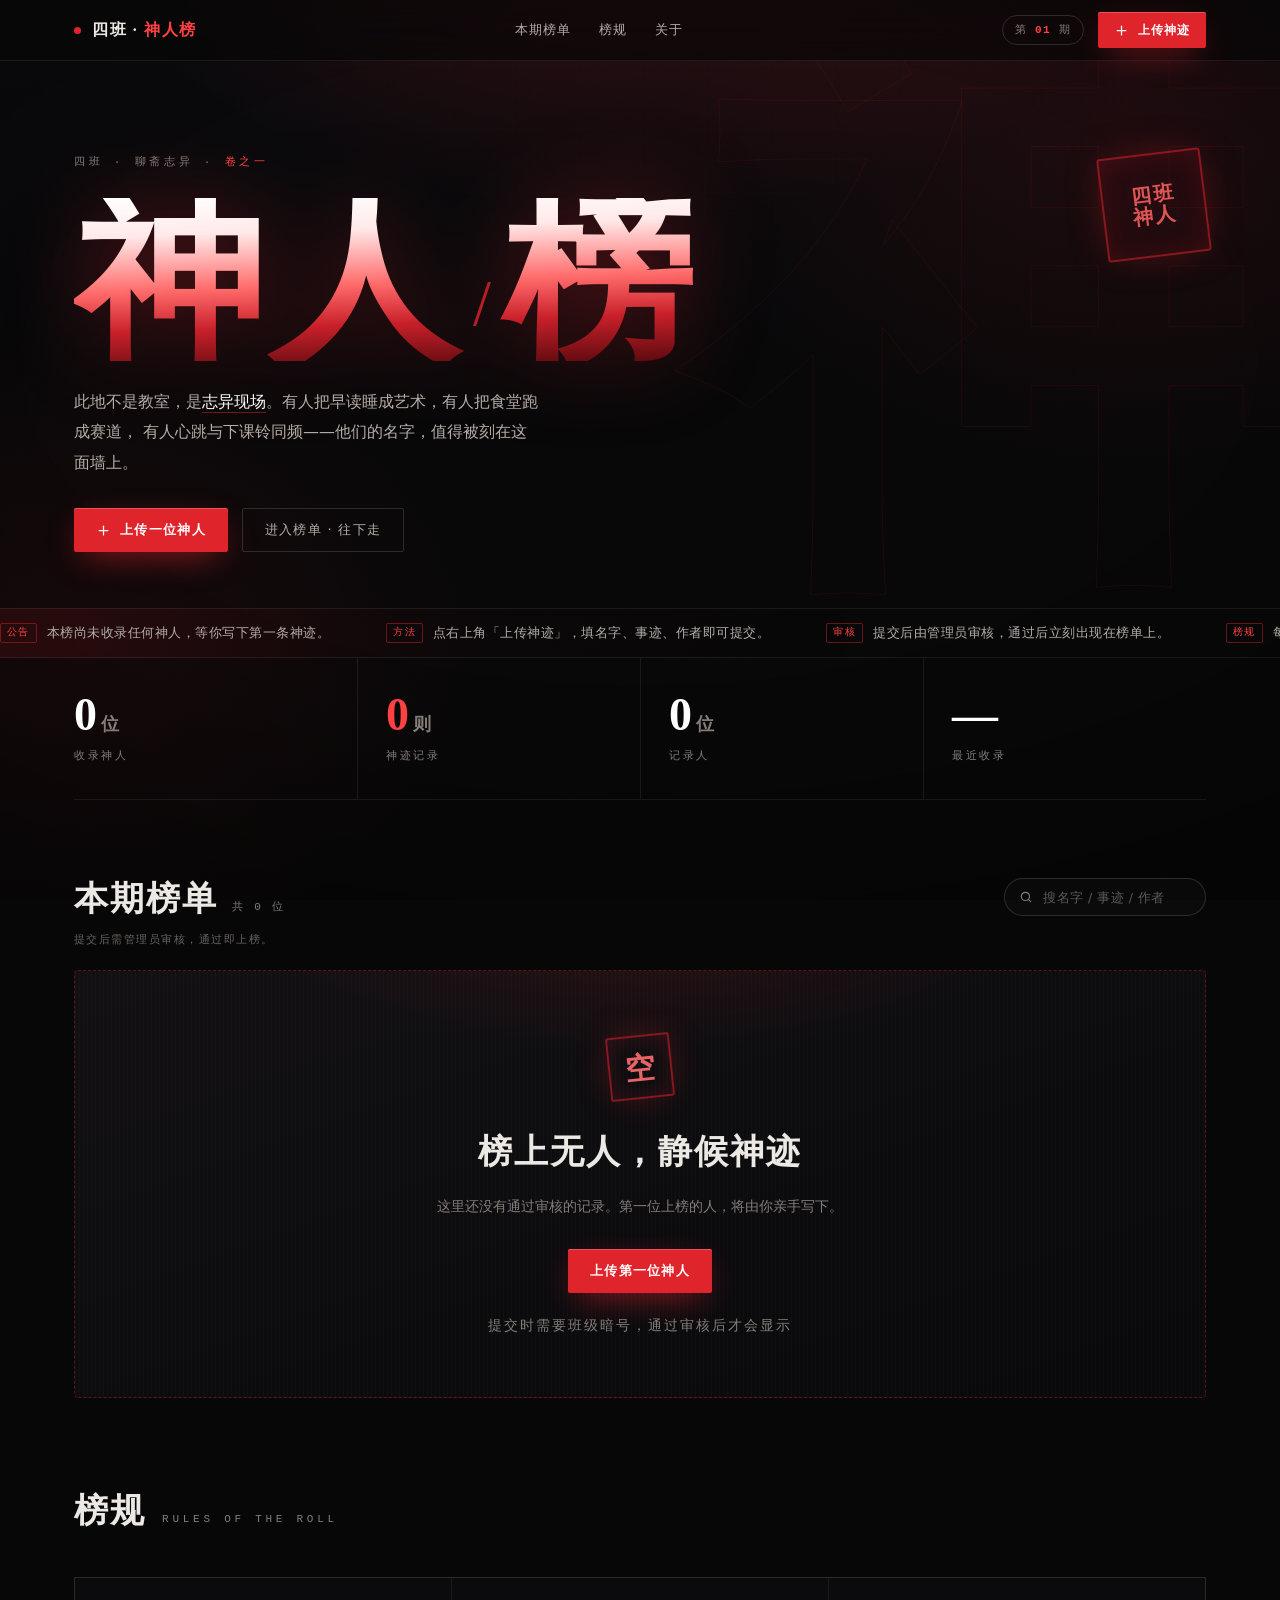
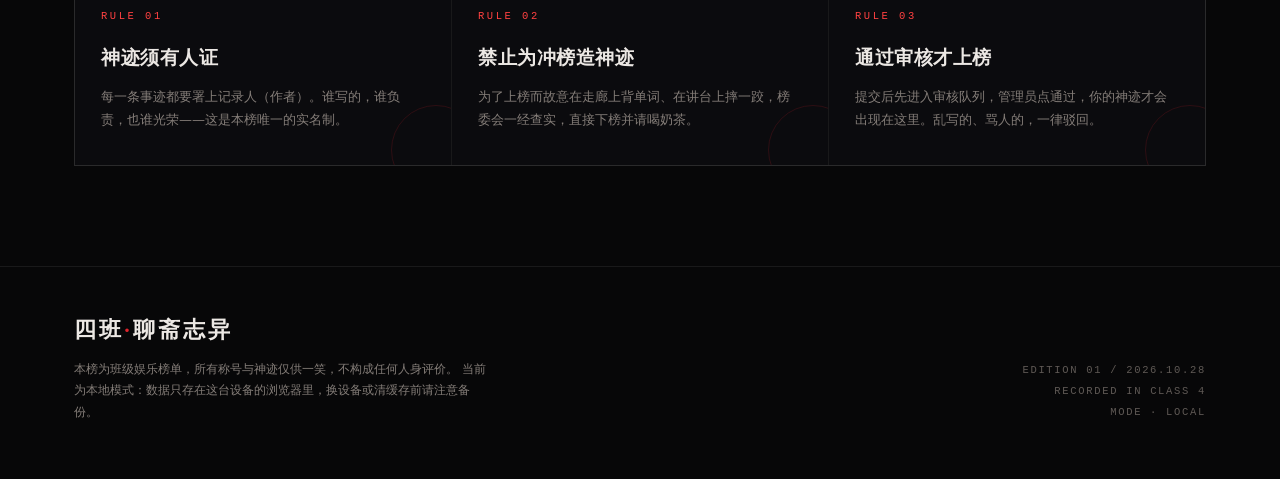
==== index.html @ 05c6b70c "Add files via upload" ====
<!DOCTYPE html>
<html lang="zh-CN">
<head>
<meta charset="UTF-8" />
<meta name="viewport" content="width=device-width, initial-scale=1" />
<title>四班 · 神人榜</title>
<meta name="description" content="四班聊斋志异 · 神人榜：记录本班神人的神迹与传说。" />
<link rel="stylesheet" href="styles.css" />
</head>
<body>

<div class="bg-aura" aria-hidden="true"></div>
<div class="bg-grid" aria-hidden="true"></div>
<div class="grain" aria-hidden="true"></div>
<div class="vignette" aria-hidden="true"></div>

<!-- ============ 导航 ============ -->
<header class="nav">
  <div class="nav-inner">
    <a class="brand" href="#top">
      <span class="brand-dot" aria-hidden="true"></span>
      <span class="brand-name">四班 · <b>神人榜</b></span>
    </a>
    <nav class="nav-links" aria-label="主导航">
      <a href="#board">本期榜单</a>
      <a href="#rules">榜规</a>
      <a href="#about">关于</a>
    </nav>
    <div class="nav-right">
      <span class="issue">第 <b>01</b> 期</span>
      <a class="btn btn-primary btn-sm" href="submit.html">
        <svg viewBox="0 0 24 24" fill="none" stroke="currentColor" stroke-width="2" stroke-linecap="round" stroke-linejoin="round" aria-hidden="true"><path d="M12 5v14"/><path d="M5 12h14"/></svg>
        上传神迹
      </a>
    </div>
  </div>
</header>

<!-- ============ 头部 ============ -->
<section class="hero" id="top">
  <div class="hero-ghost" aria-hidden="true">神</div>
  <div class="embers" id="embers" aria-hidden="true"></div>

  <div class="wrap">
    <div class="hero-top">
      <div>
        <p class="eyebrow">四班 · 聊斋志异 · <b>卷之一</b></p>
        <h1 class="title">
          <span>神人</span><span class="slash">/</span><span>榜</span>
        </h1>
        <p class="lede">
          此地不是教室，是<em>志异现场</em>。有人把早读睡成艺术，有人把食堂跑成赛道，
          有人心跳与下课铃同频——他们的名字，值得被刻在这面墙上。
        </p>
        <div class="hero-meta">
          <a class="btn btn-primary" href="submit.html">
            <svg viewBox="0 0 24 24" fill="none" stroke="currentColor" stroke-width="2" stroke-linecap="round" stroke-linejoin="round" aria-hidden="true"><path d="M12 5v14"/><path d="M5 12h14"/></svg>
            上传一位神人
          </a>
          <a class="btn btn-ghost" href="#board">进入榜单 · 往下走</a>
        </div>
      </div>
      <div class="seal" aria-hidden="true"><span>四班</span><span>神人</span></div>
    </div>
  </div>
</section>

<!-- ============ 播报 ============ -->
<div class="ticker" aria-label="神迹播报">
  <div class="ticker-track" id="tickerTrack"></div>
</div>

<!-- ============ 数据 ============ -->
<div class="wrap">
  <section class="stats" aria-label="榜单数据">
    <div class="stat">
      <div class="stat-num" id="statCount">0<small>位</small></div>
      <div class="stat-label">收录神人</div>
    </div>
    <div class="stat">
      <div class="stat-num" id="statDeeds">0<small>则</small></div>
      <div class="stat-label">神迹记录</div>
    </div>
    <div class="stat">
      <div class="stat-num" id="statAuthors">0<small>位</small></div>
      <div class="stat-label">记录人</div>
    </div>
    <div class="stat">
      <div class="stat-num" id="statLatest">—</div>
      <div class="stat-label">最近收录</div>
    </div>
  </section>
</div>

<!-- ============ 榜单 ============ -->
<main class="board wrap" id="board">
  <div class="board-head">
    <div class="board-title">
      <h2>本期榜单</h2>
      <span id="resultCount">加载中…</span>
    </div>
    <div class="toolbar">
      <button class="btn btn-ghost btn-sm" id="randomBtn" type="button" hidden>
        <svg viewBox="0 0 24 24" fill="none" stroke="currentColor" stroke-width="2" stroke-linecap="round" stroke-linejoin="round" aria-hidden="true"><path d="M16 3h5v5"/><path d="M4 20 21 3"/><path d="M21 16v5h-5"/><path d="m15 15 6 6"/><path d="m4 4 5 5"/></svg>
        随机围观
      </button>
      <label class="search">
        <svg viewBox="0 0 24 24" fill="none" stroke="currentColor" stroke-width="2" stroke-linecap="round" aria-hidden="true"><circle cx="11" cy="11" r="7"/><path d="m20 20-3.5-3.5"/></svg>
        <input id="searchInput" type="search" placeholder="搜名字 / 事迹 / 作者" autocomplete="off" aria-label="搜索神人" />
      </label>
    </div>
  </div>

  <p class="board-note">提交后需管理员审核，通过即上榜。</p>

  <div id="boardBody"></div>
</main>

<!-- ============ 榜规 ============ -->
<section class="rules wrap" id="rules">
  <div class="rules-head">
    <h2>榜规</h2>
    <span class="eyebrow">RULES OF THE ROLL</span>
  </div>
  <div class="rules-grid">
    <article class="rule">
      <div class="rule-num">RULE 01</div>
      <h3>神迹须有人证</h3>
      <p>每一条事迹都要署上记录人（作者）。谁写的，谁负责，也谁光荣——这是本榜唯一的实名制。</p>
    </article>
    <article class="rule">
      <div class="rule-num">RULE 02</div>
      <h3>禁止为冲榜造神迹</h3>
      <p>为了上榜而故意在走廊上背单词、在讲台上摔一跤，榜委会一经查实，直接下榜并请喝奶茶。</p>
    </article>
    <article class="rule">
      <div class="rule-num">RULE 03</div>
      <h3>通过审核才上榜</h3>
      <p>提交后先进入审核队列，管理员点通过，你的神迹才会出现在这里。乱写的、骂人的，一律驳回。</p>
    </article>
  </div>
</section>

<!-- ============ 页脚 ============ -->
<footer id="about">
  <div class="wrap foot-inner">
    <div>
      <div class="foot-brand">四班<span>·</span>聊斋志异</div>
      <p class="foot-note">
        本榜为班级娱乐榜单，所有称号与神迹仅供一笑，不构成任何人身评价。
        <span id="storageNote">数据保存在本机浏览器（localStorage），不会上传到任何服务器；换设备或清缓存前请注意备份。</span>
      </p>
    </div>
    <div class="foot-meta">
      EDITION 01 / 2026.10.28<br />
      RECORDED IN CLASS 4<br />
      <span id="modeLabel">MODE · LOCAL</span>
    </div>
  </div>
</footer>

<!-- ============ 弹窗 ============ -->
<div class="modal" id="modal" role="dialog" aria-modal="true" aria-labelledby="modalTitle" aria-hidden="true">
  <div class="modal-box" role="document">
    <button class="modal-close" id="modalClose" type="button" aria-label="关闭档案">
      <svg viewBox="0 0 24 24" fill="none" stroke="currentColor" stroke-width="2" stroke-linecap="round" aria-hidden="true"><path d="M18 6 6 18M6 6l12 12"/></svg>
    </button>
    <div id="modalContent"></div>
  </div>
</div>

<div class="toast" id="toast" role="status" aria-live="polite"></div>

<script src="config.js"></script>
<script src="app-data.js"></script>
<script>
(function () {
  "use strict";

  var API = window.ShenrenAPI;
  var U = window.ShenrenUtil;
  var esc = U.escapeHTML;

  var state = { query: "" };
  var source = [];
  var results = [];
  var lastFocused = null;
  var loading = true;
  var loadError = "";

  var $ = function (sel, ctx) { return (ctx || document).querySelector(sel); };

  function debounce(fn, wait) {
    var t;
    return function () {
      var args = arguments, self = this;
      clearTimeout(t);
      t = setTimeout(function () { fn.apply(self, args); }, wait);
    };
  }

  function initialOf(name) {
    var s = String(name || "?").trim();
    return s ? s.charAt(0) : "?";
  }

  function filtered() {
    var q = state.query.trim().toLowerCase();
    if (!q) return source.slice();
    return source.filter(function (e) {
      return [e.name, e.author, e.deeds.join(" ")].join(" ").toLowerCase().indexOf(q) > -1;
    });
  }

  /* ---------------- 渲染 ---------------- */

  function renderStats() {
    var authors = {};
    var deeds = 0;
    source.forEach(function (e) {
      authors[e.author] = 1;
      deeds += e.deeds.length;
    });

    $("#statCount").innerHTML = source.length + "<small>位</small>";
    $("#statDeeds").innerHTML = deeds + "<small>则</small>";
    $("#statAuthors").innerHTML = Object.keys(authors).length + "<small>位</small>";

    var latest = $("#statLatest");
    if (source.length) {
      var d = new Date(source[0].createdAt);
      latest.innerHTML = U.pad2(d.getMonth() + 1) + "<small>." + U.pad2(d.getDate()) + "</small>";
    } else {
      latest.textContent = "—";
    }
  }

  function renderTicker() {
    var items;

    if (loadError) {
      items = [["异常", "榜单加载失败：" + loadError]];
    } else if (!source.length) {
      items = [
        ["公告", "本榜尚未收录任何神人，等你写下第一条神迹。"],
        ["方法", "点右上角「上传神迹」，填名字、事迹、作者即可提交。"],
        ["审核", "提交后由管理员审核，通过后立刻出现在榜单上。"],
        ["榜规", "每条事迹都要署名，谁写的，谁负责。"]
      ];
    } else {
      items = source.slice(0, 8).map(function (e) {
        return ["新收录", e.name + "：" + e.deeds[0]];
      });
      items.push(["统计", "共收录 " + source.length + " 位神人 · " + source.reduce(function (n, e) { return n + e.deeds.length; }, 0) + " 则神迹。"]);
    }

    var html = items.map(function (pair) {
      return '<div class="ticker-item"><i>' + esc(pair[0]) + "</i>" + esc(pair[1]) + "</div>";
    }).join("");

    $("#tickerTrack").innerHTML = html + html;
  }

  function loadingHTML() {
    return '' +
      '<div class="skeleton skeleton-featured" aria-hidden="true"></div>' +
      '<div class="skeleton skeleton-row" aria-hidden="true"></div>' +
      '<div class="skeleton skeleton-row" aria-hidden="true"></div>';
  }

  function errorHTML() {
    return '' +
      '<div class="state-error">' +
        '<b>榜单没能加载出来</b>' +
        "<p>" + esc(loadError) + "</p>" +
        '<button class="btn btn-ghost btn-sm" type="button" data-retry>重新加载</button>' +
      "</div>";
  }

  function emptyHTML() {
    return '' +
      '<div class="empty-hero">' +
        '<div class="empty-seal" aria-hidden="true">空</div>' +
        '<h3>榜上无人，静候神迹</h3>' +
        '<p>这里还没有通过审核的记录。第一位上榜的人，将由你亲手写下。</p>' +
        '<div class="empty-actions">' +
          '<a class="btn btn-primary" href="submit.html">上传第一位神人</a>' +
        '</div>' +
        '<p class="empty-hint">提交时需要班级暗号，通过审核后才会显示</p>' +
      '</div>';
  }

  function featuredHTML(e) {
    return '' +
      '<article class="featured">' +
        '<div class="featured-rank" aria-hidden="true">01</div>' +
        '<div class="featured-inner">' +
          '<div class="avatar avatar-lg" aria-hidden="true">' + esc(initialOf(e.name)) + "</div>" +
          '<div class="featured-main">' +
            '<div class="featured-top">' +
              '<span class="badge badge-s">最新收录</span>' +
              '<span class="field-tag">NO.001</span>' +
            "</div>" +
            "<h3>" + esc(e.name) + "</h3>" +
            '<p class="desc">' + esc(e.deeds[0]) + "</p>" +
            '<div class="featured-foot">' +
              '<span class="author-line"><span>记录人</span><b>' + esc(e.author) + "</b></span>" +
              '<button class="btn btn-primary" type="button" data-open="0">查看神迹档案</button>' +
            "</div>" +
          "</div>" +
        "</div>" +
      "</article>";
  }

  function rowHTML(e, rank) {
    var count = e.deeds.length;
    return '' +
      "<li>" +
        '<article class="row" role="button" tabindex="0" data-open="' + (rank - 1) + '" ' +
          'aria-label="' + esc(e.name) + "，记录人 " + esc(e.author) + '">' +
          '<div class="rank">' + U.pad2(rank) + "</div>" +
          '<div class="avatar" aria-hidden="true">' + esc(initialOf(e.name)) + "</div>" +
          '<div class="row-main">' +
            '<div class="row-name"><b>' + esc(e.name) + "</b><em>" + count + " 则神迹</em></div>" +
            '<div class="row-desc">' + esc(e.deeds[0]) + "</div>" +
          "</div>" +
          '<div class="row-author"><span>记录人</span><b>' + esc(e.author) + "</b>" +
            '<svg class="arrow" viewBox="0 0 24 24" fill="none" stroke="currentColor" stroke-width="2" stroke-linecap="round" stroke-linejoin="round" aria-hidden="true"><path d="M5 12h14"/><path d="m12 5 7 7-7 7"/></svg>' +
          "</div>" +
        "</article>" +
      "</li>";
  }

  function renderBoard() {
    results = filtered();
    var body = $("#boardBody");

    $("#randomBtn").hidden = results.length === 0;
    $("#resultCount").textContent = loading ? "加载中…" : "共 " + results.length + " 位";

    if (loading) { body.innerHTML = loadingHTML(); return; }
    if (loadError) { body.innerHTML = errorHTML(); return; }

    if (!source.length) { body.innerHTML = emptyHTML(); return; }
    if (!results.length) {
      body.innerHTML = '<div class="empty"><b>查无此人</b>可能是这位神人过于低调，或者你搜错了字。</div>';
      return;
    }

    var html = featuredHTML(results[0]);
    if (results.length > 1) {
      html += '<ol class="list" aria-label="神人排名列表">' +
        results.slice(1).map(function (e, i) { return rowHTML(e, i + 2); }).join("") +
        "</ol>";
    }
    body.innerHTML = html;

    var rows = body.querySelectorAll(".row");
    for (var i = 0; i < rows.length; i++) {
      rows[i].style.animationDelay = Math.min(i * 45, 400) + "ms";
    }
  }

  function refresh() {
    loading = true;
    loadError = "";
    renderBoard();

    return API.list().then(function (list) {
      source = list;
      loading = false;
    }, function (err) {
      source = [];
      loading = false;
      loadError = (err && err.message) || "未知错误";
    }).then(function () {
      renderStats();
      renderTicker();
      renderBoard();
    });
  }

  /* ---------------- 弹窗 ---------------- */

  var modal = $("#modal");

  function openModal(index) {
    var e = results[index];
    if (!e) return;

    var rank = index + 1;
    $("#modalContent").innerHTML = '' +
      '<div class="modal-top">' +
        '<div class="modal-id">' +
          '<div class="avatar avatar-lg" aria-hidden="true">' + esc(initialOf(e.name)) + "</div>" +
          "<div>" +
            '<div class="featured-top" style="margin-bottom:8px;">' +
              '<span class="badge badge-s">NO.' + String(rank).padStart(3, "0") + "</span>" +
              '<span class="field-tag">收录于 ' + esc(U.fmtDate(e.createdAt)) + "</span>" +
            "</div>" +
            '<h3 id="modalTitle">' + esc(e.name) + "</h3>" +
          "</div>" +
        "</div>" +
        '<div class="modal-tags">' +
          '<span class="field-tag">记录人 · ' + esc(e.author) + "</span>" +
          '<span class="field-tag">' + e.deeds.length + " 则神迹</span>" +
        "</div>" +
      "</div>" +
      '<div class="modal-body">' +
        '<div class="deeds">' +
          "<h4>神迹记录 / " + e.deeds.length + " 则</h4>" +
          "<ul>" + e.deeds.map(function (d, i) {
            return "<li><time>" + U.pad2(i + 1) + "</time><span>" + esc(d) + "</span></li>";
          }).join("") + "</ul>" +
        "</div>" +
      "</div>";

    lastFocused = document.activeElement;
    modal.classList.add("is-open");
    modal.setAttribute("aria-hidden", "false");
    document.body.classList.add("is-locked");
    $("#modalClose").focus();
  }

  function closeModal() {
    modal.classList.remove("is-open");
    modal.setAttribute("aria-hidden", "true");
    document.body.classList.remove("is-locked");
    if (lastFocused && lastFocused.focus) lastFocused.focus();
  }

  /* ---------------- Toast ---------------- */

  var toastTimer;
  function toast(html) {
    var el = $("#toast");
    el.innerHTML = html;
    el.classList.add("show");
    clearTimeout(toastTimer);
    toastTimer = setTimeout(function () { el.classList.remove("show"); }, 3200);
  }

  /* ---------------- 事件 ---------------- */

  document.addEventListener("click", function (ev) {
    var opener = ev.target.closest("[data-open]");
    if (opener) { openModal(Number(opener.getAttribute("data-open"))); return; }

    if (ev.target.closest("[data-retry]")) { refresh(); return; }
    if (ev.target.closest("#modalClose")) { closeModal(); }
  });

  document.addEventListener("keydown", function (ev) {
    if (ev.key === "Escape" && modal.classList.contains("is-open")) closeModal();

    var row = ev.target.closest && ev.target.closest(".row");
    if (row && (ev.key === "Enter" || ev.key === " ")) {
      ev.preventDefault();
      openModal(Number(row.getAttribute("data-open")));
    }

    if (ev.key === "Tab" && modal.classList.contains("is-open")) {
      var focusables = modal.querySelectorAll("button, [href], input, [tabindex]:not([tabindex='-1'])");
      if (!focusables.length) return;
      var first = focusables[0];
      var last = focusables[focusables.length - 1];
      if (ev.shiftKey && document.activeElement === first) { ev.preventDefault(); last.focus(); }
      else if (!ev.shiftKey && document.activeElement === last) { ev.preventDefault(); first.focus(); }
    }
  });

  modal.addEventListener("click", function (ev) { if (ev.target === modal) closeModal(); });

  $("#searchInput").addEventListener("input", debounce(function (ev) {
    state.query = ev.target.value;
    renderBoard();
  }, 90));

  $("#randomBtn").addEventListener("click", function () {
    if (!results.length) return;
    openModal(Math.floor(Math.random() * results.length));
  });

  window.addEventListener("storage", function (ev) {
    if (!ev.key || ev.key === "shenren.entries.v2" || ev.key === "shenren.entries.v1") refresh();
  });
  window.addEventListener("pageshow", function (ev) { if (ev.persisted) refresh(); });

  /* ---------------- 余烬粒子 ---------------- */

  function spawnEmbers() {
    var box = $("#embers");
    if (!box) return;
    var count = window.innerWidth < 720 ? 10 : 20;
    var frag = document.createDocumentFragment();
    for (var i = 0; i < count; i++) {
      var s = document.createElement("span");
      var size = 2 + Math.random() * 4;
      s.className = "ember";
      s.style.left = (Math.random() * 100) + "%";
      s.style.width = size + "px";
      s.style.height = size + "px";
      s.style.animationDuration = (13 + Math.random() * 15) + "s";
      s.style.animationDelay = (Math.random() * 10) + "s";
      s.style.setProperty("--drift", ((Math.random() - 0.5) * 140) + "px");
      frag.appendChild(s);
    }
    box.appendChild(frag);
  }

  /* ---------------- 启动 ---------------- */

  $("#modeLabel").textContent = API.mode === "cloud" ? "MODE · CLOUD" : "MODE · LOCAL";

  if (API.mode === "cloud") {
    $("#storageNote").textContent = "数据保存在云端，全班同学看到的是同一份榜单。";
  } else {
    $("#storageNote").textContent = "当前为本地模式：数据只存在这台设备的浏览器里，换设备或清缓存前请注意备份。";
    if (!API.persistent) {
      $("#storageNote").textContent = "当前浏览器禁止本地存储，数据只存在于本次会话中，刷新即丢失。";
    }
  }

  spawnEmbers();
  refresh();
})();
</script>
</body>
</html>
---- styles.css ----
/* ============================================================
   四班 · 神人榜 —— 共用样式
   黑底 + 血色红，中文衬线大标题
   ============================================================ */

/* ============ 变量 ============ */
:root{
  --bg:#070708;
  --bg-2:#0b0b0e;
  --panel:#0f0f12;
  --panel-2:#141418;
  --line:rgba(255,255,255,.075);
  --line-strong:rgba(255,255,255,.14);
  --red:#e0242c;
  --red-bright:#ff4141;
  --red-soft:rgba(224,36,44,.14);
  --red-dim:#8a1219;
  --text:#ece8e4;
  --text-2:#b5aea8;
  --muted:#847d78;
  --serif:"Source Han Serif SC","Noto Serif SC","Songti SC",STSong,"SimSun",serif;
  --sans:"PingFang SC","Microsoft YaHei","Hiragino Sans GB","Noto Sans SC",system-ui,-apple-system,sans-serif;
  --mono:"JetBrains Mono","Cascadia Mono",Consolas,"Courier New",monospace;
  --maxw:1180px;
  --ease:cubic-bezier(.22,.75,.25,1);
}

*,*::before,*::after{box-sizing:border-box;}
[hidden]{display:none !important;}
html{scroll-behavior:smooth;-webkit-text-size-adjust:100%;overflow-x:hidden;}
body{
  margin:0;
  background:var(--bg);
  color:var(--text);
  font-family:var(--sans);
  font-size:15px;
  line-height:1.7;
  -webkit-font-smoothing:antialiased;
  overflow-x:hidden;
}
body.is-locked{overflow:hidden;}
::selection{background:var(--red);color:#fff;}
a{color:inherit;text-decoration:none;}
button{font:inherit;color:inherit;background:none;border:0;cursor:pointer;}
input,textarea{font:inherit;}
h1,h2,h3,h4,p,ul,ol,figure{margin:0;padding:0;}
ul,ol{list-style:none;}
img{max-width:100%;display:block;}

::-webkit-scrollbar{width:10px;height:10px;}
::-webkit-scrollbar-track{background:#0a0a0c;}
::-webkit-scrollbar-thumb{background:#26262b;border-radius:8px;border:2px solid #0a0a0c;}
::-webkit-scrollbar-thumb:hover{background:var(--red-dim);}

/* ============ 背景层 ============ */
.bg-aura{
  position:fixed;inset:0;z-index:0;pointer-events:none;
  background:
    radial-gradient(900px 520px at 50% -12%, rgba(224,36,44,.22), transparent 62%),
    radial-gradient(760px 620px at 88% 12%, rgba(224,36,44,.10), transparent 60%),
    radial-gradient(680px 520px at 6% 72%, rgba(224,36,44,.07), transparent 62%),
    linear-gradient(180deg,#0a0a0d 0%, #070708 42%, #070708 100%);
}
.bg-grid{
  position:fixed;inset:0;z-index:0;pointer-events:none;opacity:.5;
  background-image:
    linear-gradient(rgba(255,255,255,.022) 1px, transparent 1px),
    linear-gradient(90deg, rgba(255,255,255,.022) 1px, transparent 1px);
  background-size:64px 64px;
  mask-image:radial-gradient(1000px 700px at 50% 0%, #000 0%, transparent 78%);
  -webkit-mask-image:radial-gradient(1000px 700px at 50% 0%, #000 0%, transparent 78%);
}
.grain{
  position:fixed;inset:0;z-index:2;pointer-events:none;opacity:.055;mix-blend-mode:overlay;
  background-image:url("data:image/svg+xml,%3Csvg xmlns='http://www.w3.org/2000/svg' width='160' height='160'%3E%3Cfilter id='n'%3E%3CfeTurbulence type='fractalNoise' baseFrequency='.85' numOctaves='3' stitchTiles='stitch'/%3E%3C/filter%3E%3Crect width='160' height='160' filter='url(%23n)'/%3E%3C/svg%3E");
}
.vignette{
  position:fixed;inset:0;z-index:2;pointer-events:none;
  background:radial-gradient(120% 90% at 50% 40%, transparent 40%, rgba(0,0,0,.55) 100%);
}

/* ============ 导航 ============ */
.nav{
  position:sticky;top:0;z-index:40;
  backdrop-filter:blur(18px) saturate(140%);
  -webkit-backdrop-filter:blur(18px) saturate(140%);
  background:rgba(7,7,8,.72);
  border-bottom:1px solid var(--line);
}
.nav-inner{
  max-width:var(--maxw);margin:0 auto;padding:12px 24px;
  display:flex;align-items:center;justify-content:space-between;gap:20px;
}
.brand{display:flex;align-items:center;gap:11px;min-width:0;}
.brand-dot{
  width:7px;height:7px;border-radius:50%;background:var(--red);
  box-shadow:0 0 0 0 rgba(224,36,44,.6);
  animation:pulse 2.4s infinite;
  flex:none;
}
@keyframes pulse{
  0%{box-shadow:0 0 0 0 rgba(224,36,44,.55);}
  70%{box-shadow:0 0 0 9px rgba(224,36,44,0);}
  100%{box-shadow:0 0 0 0 rgba(224,36,44,0);}
}
.brand-name{
  font-family:var(--serif);font-weight:700;font-size:16px;letter-spacing:.1em;white-space:nowrap;
}
.brand-name b{color:var(--red-bright);font-weight:700;}
.nav-links{display:flex;align-items:center;gap:28px;}
.nav-links a{
  font-size:13px;color:var(--text-2);letter-spacing:.08em;position:relative;padding:4px 0;transition:color .25s;
}
.nav-links a::after{
  content:"";position:absolute;left:0;bottom:0;width:0;height:1px;background:var(--red);
  transition:width .3s var(--ease);
}
.nav-links a:hover{color:#fff;}
.nav-links a:hover::after{width:100%;}
.nav-right{display:flex;align-items:center;gap:14px;}
.issue{
  font-family:var(--mono);font-size:11px;letter-spacing:.12em;color:var(--muted);
  border:1px solid var(--line-strong);border-radius:999px;padding:5px 12px;white-space:nowrap;
}
.issue b{color:var(--red-bright);font-weight:600;}

/* ============ 通用容器 ============ */
.wrap{position:relative;z-index:3;width:100%;max-width:var(--maxw);margin:0 auto;padding:0 24px;}
.eyebrow{
  font-family:var(--mono);font-size:11px;letter-spacing:.34em;text-transform:uppercase;
  color:var(--muted);
}
.eyebrow b{color:var(--red-bright);font-weight:500;}

/* ============ 按钮 ============ */
.btn{
  display:inline-flex;align-items:center;justify-content:center;gap:9px;height:44px;padding:0 22px;
  border-radius:2px;font-size:13px;letter-spacing:.1em;
  transition:transform .25s var(--ease), background .25s, border-color .25s, color .25s;
  white-space:nowrap;
}
.btn-primary{
  background:var(--red);color:#fff;font-weight:600;
  box-shadow:0 10px 34px -10px rgba(224,36,44,.75), inset 0 1px 0 rgba(255,255,255,.22);
}
.btn-primary:hover{background:var(--red-bright);transform:translateY(-2px);}
.btn-ghost{border:1px solid var(--line-strong);color:var(--text-2);}
.btn-ghost:hover{border-color:rgba(224,36,44,.6);color:#fff;background:rgba(224,36,44,.07);transform:translateY(-2px);}
.btn-sm{height:36px;padding:0 16px;font-size:12px;letter-spacing:.08em;}
.btn.danger{border-color:rgba(224,36,44,.32);color:#ff8a8a;}
.btn.danger:hover{background:rgba(224,36,44,.14);border-color:rgba(224,36,44,.7);color:#fff;}
.btn svg{width:15px;height:15px;flex:none;}
.btn:disabled{opacity:.45;cursor:not-allowed;transform:none;}

/* ============ HERO ============ */
.hero{position:relative;padding:92px 0 56px;overflow:hidden;}
.hero-ghost{
  position:absolute;right:-4%;top:-16%;z-index:0;
  font-family:var(--serif);font-size:clamp(280px,52vw,640px);line-height:1;
  font-weight:900;color:transparent;
  -webkit-text-stroke:1px rgba(224,36,44,.10);
  user-select:none;pointer-events:none;
}
.hero .wrap{position:relative;z-index:3;}
.hero-top{display:flex;align-items:flex-start;justify-content:space-between;gap:24px;}

.title{
  margin:26px 0 0;
  font-family:var(--serif);
  font-weight:900;
  font-size:clamp(76px,15.5vw,190px);
  line-height:.86;
  letter-spacing:.02em;
  display:flex;align-items:baseline;gap:.06em;
  background:linear-gradient(178deg,#ffffff 0%,#ffe9e9 22%,#ff6b6b 52%,#c8202a 74%,#5c0a0e 100%);
  -webkit-background-clip:text;background-clip:text;
  color:transparent;
  filter:drop-shadow(0 0 42px rgba(224,36,44,.34));
}
.title .slash{
  font-size:.34em;font-weight:400;color:var(--red);
  -webkit-text-fill-color:var(--red);opacity:.8;
  letter-spacing:0;
  transform:translateY(-.28em);
}
.lede{margin-top:26px;max-width:46ch;font-size:16px;line-height:1.9;color:var(--text-2);}
.lede em{font-style:normal;color:#fff;border-bottom:1px solid rgba(224,36,44,.5);padding-bottom:1px;}
.hero-meta{margin-top:30px;display:flex;flex-wrap:wrap;align-items:center;gap:14px;}

.seal{
  flex:none;width:104px;height:104px;
  border:2px solid rgba(224,36,44,.55);
  background:rgba(224,36,44,.05);
  color:rgba(255,99,99,.85);
  font-family:var(--serif);font-weight:700;font-size:20px;line-height:1.05;
  display:grid;place-content:center;text-align:center;letter-spacing:.1em;
  transform:rotate(-7deg);
  box-shadow:inset 0 0 26px rgba(224,36,44,.16), 0 0 40px -12px rgba(224,36,44,.5);
  mix-blend-mode:screen;
  border-radius:3px;
}
.seal span{display:block;}

.embers{position:absolute;inset:0;z-index:1;pointer-events:none;overflow:hidden;}
.ember{
  position:absolute;bottom:-12px;border-radius:50%;
  background:radial-gradient(circle, #ff6a5e 0%, rgba(224,36,44,.65) 45%, transparent 72%);
  opacity:0;
  animation-name:rise;animation-timing-function:linear;animation-iteration-count:infinite;
}
@keyframes rise{
  0%{transform:translate3d(0,0,0) scale(1);opacity:0;}
  12%{opacity:.85;}
  70%{opacity:.5;}
  100%{transform:translate3d(var(--drift,20px),-88vh,0) scale(.35);opacity:0;}
}

/* ============ 播报条 ============ */
.ticker{
  position:relative;z-index:3;
  border-top:1px solid var(--line);border-bottom:1px solid var(--line);
  background:linear-gradient(90deg, rgba(224,36,44,.10), rgba(224,36,44,.02) 30%, transparent 70%);
  overflow:hidden;
}
.ticker-track{
  display:flex;width:max-content;padding:13px 0;
  animation:slide 46s linear infinite;
}
.ticker:hover .ticker-track{animation-play-state:paused;}
@keyframes slide{to{transform:translateX(-50%);}}
.ticker-item{
  display:flex;align-items:center;gap:10px;white-space:nowrap;
  font-size:12.5px;color:var(--text-2);letter-spacing:.04em;
  margin-right:56px;
}
.ticker-item i{
  font-style:normal;font-family:var(--mono);font-size:9.5px;letter-spacing:.14em;
  color:var(--red-bright);border:1px solid rgba(224,36,44,.45);border-radius:2px;padding:1px 6px;
}

/* ============ 数据条 ============ */
.stats{
  position:relative;z-index:3;
  display:grid;grid-template-columns:repeat(4,1fr);
  border-bottom:1px solid var(--line);
}
.stat{padding:34px 8px 34px 0;}
.stat + .stat{padding-left:28px;border-left:1px solid var(--line);}
.stat-num{
  font-family:var(--serif);font-weight:700;font-size:min(46px,4.6vw);line-height:1;
  letter-spacing:-.01em;font-variant-numeric:tabular-nums;color:#fff;
}
.stat-num small{font-size:.4em;color:var(--muted);font-family:var(--mono);margin-left:4px;letter-spacing:.1em;}
.stat-label{
  margin-top:10px;font-family:var(--mono);font-size:10.5px;letter-spacing:.24em;
  text-transform:uppercase;color:var(--muted);
}
.stat:nth-child(2) .stat-num{color:var(--red-bright);}

/* ============ 榜单区 ============ */
.board{position:relative;z-index:3;padding-top:78px;padding-bottom:20px;}
.board-head{
  display:flex;align-items:flex-end;justify-content:space-between;gap:24px;flex-wrap:wrap;
  padding-bottom:26px;
}
.board-title{display:flex;align-items:baseline;gap:14px;}
.board-title h2{font-family:var(--serif);font-size:34px;font-weight:700;letter-spacing:.06em;line-height:1;}
.board-title span{font-family:var(--mono);font-size:11px;letter-spacing:.2em;color:var(--muted);}
.toolbar{display:flex;align-items:center;gap:10px;flex-wrap:wrap;}

.search{
  display:flex;align-items:center;gap:8px;height:38px;padding:0 14px;
  border:1px solid var(--line-strong);border-radius:999px;
  background:rgba(255,255,255,.02);transition:border-color .22s, background .22s;
}
.search:focus-within{border-color:rgba(224,36,44,.6);background:rgba(224,36,44,.05);}
.search svg{width:14px;height:14px;color:var(--muted);flex:none;}
.search input{
  border:0;background:none;outline:none;width:150px;font-size:12.5px;color:var(--text);
  letter-spacing:.04em;
}
.search input::placeholder{color:#5f5955;}

/* 空榜 */
.empty-hero{
  position:relative;overflow:hidden;
  border:1px dashed rgba(224,36,44,.38);
  background:
    radial-gradient(600px 240px at 50% -20%, rgba(224,36,44,.16), transparent 70%),
    linear-gradient(160deg, #121013 0%, #0b0b0e 60%, #09090b 100%);
  border-radius:4px;
  padding:64px 32px 58px;
  text-align:center;
  animation:fadeUp .7s var(--ease) both;
}
.empty-hero::before{
  content:"";position:absolute;inset:0;pointer-events:none;
  background:repeating-linear-gradient(90deg, rgba(255,255,255,.018) 0 1px, transparent 1px 4px);
}
.empty-seal{
  position:relative;width:64px;height:64px;margin:0 auto 24px;
  border:2px solid rgba(224,36,44,.55);border-radius:3px;
  color:rgba(255,110,110,.9);font-family:var(--serif);font-size:30px;font-weight:700;
  display:grid;place-content:center;transform:rotate(-6deg);
  box-shadow:inset 0 0 22px rgba(224,36,44,.18), 0 0 40px -14px rgba(224,36,44,.8);
}
.empty-hero h3{
  position:relative;font-family:var(--serif);font-size:clamp(26px,3vw,34px);font-weight:700;
  letter-spacing:.06em;
}
.empty-hero p{
  position:relative;margin:14px auto 0;max-width:46ch;color:var(--muted);font-size:14px;
}
.empty-actions{
  position:relative;margin-top:30px;display:flex;gap:12px;justify-content:center;flex-wrap:wrap;
}
.empty-hint{
  position:relative;margin-top:22px !important;font-family:var(--mono);font-size:10.5px;
  letter-spacing:.14em;color:#5f5955;
}

/* 榜首卡 */
.featured{
  position:relative;overflow:hidden;
  border:1px solid rgba(224,36,44,.28);
  background:
    radial-gradient(720px 260px at 8% -30%, rgba(224,36,44,.20), transparent 70%),
    linear-gradient(150deg, #151114 0%, #0c0c0f 55%, #0a0a0c 100%);
  padding:34px 34px 30px;
  border-radius:4px;
  box-shadow:0 40px 90px -50px rgba(224,36,44,.55), inset 0 1px 0 rgba(255,255,255,.05);
  animation:fadeUp .7s var(--ease) both;
}
.featured::before{
  content:"";position:absolute;inset:0;pointer-events:none;
  background:repeating-linear-gradient(90deg, rgba(255,255,255,.02) 0 1px, transparent 1px 4px);
  opacity:.35;
}
.featured-rank{
  position:absolute;right:14px;bottom:-34px;
  font-family:var(--serif);font-weight:900;font-size:clamp(130px,20vw,230px);line-height:.8;
  color:transparent;-webkit-text-stroke:1.5px rgba(224,36,44,.36);
  pointer-events:none;user-select:none;letter-spacing:-.02em;
}
.featured-inner{position:relative;display:flex;gap:26px;align-items:flex-start;}
.avatar{
  flex:none;width:54px;height:54px;border-radius:50%;
  display:grid;place-content:center;
  font-family:var(--serif);font-weight:700;font-size:21px;color:#ffe3e3;
  background:linear-gradient(150deg, rgba(224,36,44,.42), rgba(20,20,24,.9) 70%);
  border:1px solid rgba(224,36,44,.45);
  box-shadow:0 0 0 4px rgba(224,36,44,.06), 0 10px 26px -14px rgba(224,36,44,.9);
  transition:transform .35s var(--ease), box-shadow .35s;
}
.avatar-lg{
  width:92px;height:92px;font-size:36px;
  box-shadow:0 0 0 5px rgba(224,36,44,.07), 0 18px 44px -18px rgba(224,36,44,.95);
}
.featured-main{min-width:0;flex:1;}
.featured-top{display:flex;align-items:center;gap:10px;flex-wrap:wrap;margin-bottom:12px;}
.badge{
  font-family:var(--mono);font-size:10px;letter-spacing:.18em;font-weight:600;
  padding:3px 9px;border-radius:2px;border:1px solid transparent;
}
.badge-s{background:var(--red);color:#fff;box-shadow:0 0 22px -6px rgba(224,36,44,.9);}
.badge-a{background:rgba(224,36,44,.18);color:#ff8a8a;border-color:rgba(224,36,44,.45);}
.badge-b{background:rgba(255,255,255,.06);color:#c9c2bd;border-color:var(--line-strong);}
.field-tag{
  font-family:var(--mono);font-size:10px;letter-spacing:.16em;color:var(--muted);
  padding:3px 9px;border:1px solid var(--line);border-radius:2px;
}
.featured h3{
  font-family:var(--serif);font-size:clamp(30px,3.6vw,44px);font-weight:700;line-height:1.15;
  letter-spacing:.02em;
}
.featured h3 em{
  font-style:normal;font-family:var(--sans);font-size:.36em;font-weight:400;
  color:var(--muted);letter-spacing:.16em;margin-left:.6em;vertical-align:.35em;
}
.featured p.desc{
  margin-top:14px;color:var(--text-2);font-size:14.5px;max-width:52ch;
}
.featured-foot{
  margin-top:26px;display:flex;align-items:center;gap:26px;flex-wrap:wrap;
}
.author-line{
  display:flex;align-items:center;gap:10px;
  font-family:var(--mono);font-size:10px;letter-spacing:.18em;color:var(--muted);
}
.author-line b{
  font-family:var(--sans);font-size:13px;font-weight:500;letter-spacing:.06em;color:var(--text);
}

/* 列表 */
.list{margin-top:14px;display:flex;flex-direction:column;}
.row{
  position:relative;display:grid;
  grid-template-columns:64px 54px minmax(0,1fr) 200px;
  align-items:center;gap:18px;
  padding:20px 18px 20px 6px;
  border-bottom:1px solid var(--line);
  cursor:pointer;
  transition:background .28s var(--ease), padding-left .28s var(--ease);
  animation:fadeUp .55s var(--ease) both;
}
.row::before{
  content:"";position:absolute;left:0;top:0;bottom:0;width:2px;
  background:linear-gradient(180deg, var(--red-bright), var(--red-dim));
  transform:scaleY(0);transform-origin:top;
  transition:transform .3s var(--ease);
}
.row:hover,.row:focus-visible{
  background:linear-gradient(90deg, rgba(224,36,44,.075), rgba(224,36,44,.012) 55%, transparent);
  outline:none;
}
.row:hover::before,.row:focus-visible::before{transform:scaleY(1);}
.row:hover .avatar{transform:scale(1.06);box-shadow:0 0 0 4px rgba(224,36,44,.12),0 10px 26px -10px rgba(224,36,44,.9);}
.row:hover .row-name b{color:#fff;}
.row:hover .arrow{opacity:1;transform:translateX(0);}

.rank{
  font-family:var(--serif);font-weight:700;font-size:26px;line-height:1;
  color:transparent;-webkit-text-stroke:1px rgba(224,36,44,.64);
  font-variant-numeric:tabular-nums;letter-spacing:-.02em;
  transition:-webkit-text-stroke-color .3s;
}
.row:hover .rank{-webkit-text-stroke-color:var(--red-bright);}
.row-main{min-width:0;}
.row-name{display:flex;align-items:baseline;gap:10px;flex-wrap:wrap;}
.row-name b{
  font-family:var(--serif);font-size:20px;font-weight:700;letter-spacing:.03em;
  transition:color .25s;
}
.row-name em{
  font-style:normal;font-family:var(--mono);font-size:10.5px;letter-spacing:.16em;color:var(--muted);
}
.row-desc{
  margin-top:5px;font-size:12.8px;color:var(--muted);
  overflow:hidden;text-overflow:ellipsis;white-space:nowrap;
}
.row-author{display:flex;align-items:center;justify-content:flex-end;gap:10px;min-width:0;}
.row-author span{
  font-family:var(--mono);font-size:9.5px;letter-spacing:.18em;color:#8b8580;white-space:nowrap;
}
.row-author b{
  font-size:13px;font-weight:400;color:#dcd6d1;white-space:nowrap;
  overflow:hidden;text-overflow:ellipsis;max-width:110px;
}
.arrow{
  width:16px;height:16px;color:var(--red-bright);opacity:0;transform:translateX(-6px);
  transition:opacity .25s, transform .25s;flex:none;
}

.empty{padding:66px 0;text-align:center;color:var(--muted);}
.empty b{
  display:block;font-family:var(--serif);font-size:22px;color:var(--text-2);margin-bottom:8px;
  font-weight:400;
}

@keyframes fadeUp{
  from{opacity:0;transform:translateY(16px);}
  to{opacity:1;transform:none;}
}

/* ============ 榜规 ============ */
.rules{position:relative;z-index:3;padding-top:64px;padding-bottom:40px;}
.rules-head{display:flex;align-items:baseline;gap:16px;margin-bottom:38px;}
.rules-head h2{font-family:var(--serif);font-size:34px;font-weight:700;letter-spacing:.06em;}
.rules-grid{
  display:grid;grid-template-columns:repeat(3,1fr);gap:1px;
  background:var(--line);border:1px solid var(--line);
}
.rule{
  background:var(--bg-2);padding:30px 26px 34px;position:relative;overflow:hidden;
  transition:background .3s;
}
.rule:hover{background:#101014;}
.rule-num{font-family:var(--mono);font-size:10.5px;letter-spacing:.24em;color:var(--red-bright);}
.rule h3{margin-top:16px;font-family:var(--serif);font-size:19px;font-weight:700;letter-spacing:.03em;}
.rule p{margin-top:10px;font-size:13px;color:var(--muted);line-height:1.8;}
.rule::after{
  content:"";position:absolute;right:-30px;bottom:-30px;width:90px;height:90px;
  border:1px solid rgba(224,36,44,.16);border-radius:50%;
  transition:transform .5s var(--ease);
}
.rule:hover::after{transform:scale(1.5);}

/* ============ 页脚 ============ */
footer{
  position:relative;z-index:3;margin-top:60px;
  border-top:1px solid var(--line);
  padding:44px 0 56px;
}
.foot-inner{display:flex;align-items:flex-end;justify-content:space-between;gap:30px;flex-wrap:wrap;}
.foot-brand{font-family:var(--serif);font-size:22px;font-weight:700;letter-spacing:.14em;}
.foot-brand span{color:var(--red);}
.foot-note{margin-top:10px;font-size:12px;color:var(--muted);max-width:54ch;line-height:1.8;}
.foot-note code{font-family:var(--mono);font-size:11px;color:#ff8a8a;}
.foot-meta{
  font-family:var(--mono);font-size:10.5px;letter-spacing:.16em;color:#5f5955;text-align:right;
  line-height:2;
}

/* ============ 弹窗 ============ */
.modal{
  position:fixed;inset:0;z-index:80;display:grid;place-items:center;
  padding:24px;
  background:rgba(4,4,6,.78);
  backdrop-filter:blur(10px);-webkit-backdrop-filter:blur(10px);
  opacity:0;visibility:hidden;transition:opacity .3s, visibility .3s;
}
.modal.is-open{opacity:1;visibility:visible;}
.modal-box{
  position:relative;width:min(640px,100%);max-height:86vh;overflow:auto;
  background:linear-gradient(165deg,#121216 0%, #0a0a0c 60%);
  border:1px solid rgba(224,36,44,.30);
  border-radius:4px;
  box-shadow:0 50px 120px -40px rgba(0,0,0,.9), 0 0 90px -40px rgba(224,36,44,.6);
  transform:translateY(18px) scale(.985);
  transition:transform .38s var(--ease);
}
.modal.is-open .modal-box{transform:none;}
.modal-close{
  position:absolute;right:14px;top:14px;z-index:2;
  width:34px;height:34px;border-radius:50%;display:grid;place-content:center;
  border:1px solid var(--line-strong);color:var(--text-2);
  transition:all .22s;background:rgba(10,10,12,.6);
}
.modal-close:hover{background:var(--red);border-color:var(--red);color:#fff;transform:rotate(90deg);}
.modal-close svg{width:14px;height:14px;}
.modal-top{
  padding:30px 32px 24px;
  border-bottom:1px solid var(--line);
  background:radial-gradient(520px 200px at 0% 0%, rgba(224,36,44,.16), transparent 70%);
}
.modal-id{display:flex;align-items:center;gap:16px;}
.modal-top h3{
  font-family:var(--serif);font-size:30px;font-weight:700;letter-spacing:.03em;line-height:1.2;
}
.modal-top h3 em{
  font-style:normal;font-family:var(--sans);font-size:12px;font-weight:400;color:var(--muted);
  letter-spacing:.18em;margin-left:.7em;vertical-align:.2em;
}
.modal-tags{display:flex;gap:7px;flex-wrap:wrap;margin-top:16px;}
.modal-body{padding:26px 32px 34px;}
.modal-quote{
  font-family:var(--serif);font-size:16px;line-height:1.9;color:#d9d2cc;
  border-left:2px solid rgba(224,36,44,.6);padding-left:16px;
}
.deeds{margin-top:26px;}
.deeds h4{
  font-family:var(--mono);font-size:10.5px;letter-spacing:.24em;color:var(--muted);
  text-transform:uppercase;margin-bottom:14px;
}
.deeds li{
  display:grid;grid-template-columns:54px 1fr;gap:14px;padding:11px 0;
  border-bottom:1px dashed rgba(255,255,255,.06);font-size:13.5px;color:var(--text-2);
}
.deeds li:last-child{border-bottom:0;}
.deeds li time{
  font-family:var(--mono);font-size:11px;color:var(--red-bright);letter-spacing:.06em;
  padding-top:2px;
}
.modal-actions{
  margin-top:24px;padding-top:18px;border-top:1px dashed var(--line);
  display:flex;justify-content:flex-end;gap:10px;
}

/* ============ 表单（上传页） ============ */
.submit-head{padding:64px 0 40px;}
.submit-head h1{
  margin-top:20px;font-family:var(--serif);font-weight:900;
  font-size:clamp(44px,7vw,76px);line-height:1;letter-spacing:.04em;
  background:linear-gradient(178deg,#fff 0%,#ffe9e9 40%,#ff6b6b 72%,#b01a22 100%);
  -webkit-background-clip:text;background-clip:text;color:transparent;
}
.submit-head p{margin-top:18px;color:var(--muted);font-size:14px;max-width:52ch;}
.submit-grid{
  display:grid;grid-template-columns:1.15fr .85fr;gap:40px;align-items:start;
  padding-bottom:20px;
}
.form-card{
  background:linear-gradient(160deg,#121216 0%, #0b0b0e 65%);
  border:1px solid var(--line);
  border-radius:4px;padding:34px 32px 30px;
  box-shadow:0 40px 90px -60px rgba(224,36,44,.5);
}
.field{margin-bottom:26px;}
.field:last-of-type{margin-bottom:30px;}
.field label{
  display:flex;align-items:baseline;justify-content:space-between;gap:10px;
  font-size:12px;letter-spacing:.16em;color:var(--text-2);margin-bottom:10px;
  font-family:var(--mono);
}
.field label i{font-style:normal;color:var(--red-bright);margin-left:3px;}
.field label span{font-size:10px;color:#5f5955;letter-spacing:.1em;}
.field input,.field textarea{
  width:100%;background:rgba(255,255,255,.02);border:1px solid var(--line-strong);
  border-radius:3px;color:var(--text);padding:12px 14px;outline:none;
  transition:border-color .2s, background .2s, box-shadow .2s;
  font-size:14.5px;line-height:1.75;
}
.field textarea{resize:vertical;min-height:132px;}
.field input::placeholder,.field textarea::placeholder{color:#57514d;}
.field input:focus,.field textarea:focus{
  border-color:rgba(224,36,44,.65);background:rgba(224,36,44,.05);
  box-shadow:0 0 0 3px rgba(224,36,44,.10);
}
.field .hint{font-size:11.5px;color:#6a6460;margin-top:8px;letter-spacing:.04em;}
.field .err{display:none;color:#ff7b7b;font-size:11.5px;margin-top:8px;}
.field.is-invalid input,.field.is-invalid textarea{border-color:rgba(224,36,44,.85);background:rgba(224,36,44,.07);}
.field.is-invalid .err{display:block;}
.form-actions{display:flex;align-items:center;gap:12px;flex-wrap:wrap;}
.form-tip{
  margin-left:auto;font-family:var(--mono);font-size:10px;letter-spacing:.12em;color:#5f5955;
}

/* 预览 */
.preview-col{position:sticky;top:92px;}
.preview-label{
  font-family:var(--mono);font-size:10px;letter-spacing:.24em;color:var(--muted);
  margin-bottom:12px;text-transform:uppercase;
}
.preview-card{
  position:relative;overflow:hidden;
  border:1px solid rgba(224,36,44,.28);border-radius:4px;
  background:
    radial-gradient(520px 200px at 10% -30%, rgba(224,36,44,.18), transparent 70%),
    linear-gradient(150deg,#151114 0%, #0c0c0f 60%, #0a0a0c 100%);
  padding:26px 24px;
}
.preview-card .featured-inner{gap:18px;}
.preview-card .avatar-lg{width:70px;height:70px;font-size:28px;}
.preview-card h3{font-size:26px;}
.preview-card .desc{margin-top:12px;font-size:13.5px;min-height:46px;}
.preview-card .featured-foot{margin-top:20px;justify-content:space-between;}
.preview-note{
  margin-top:12px;font-size:11px;color:#5f5955;font-family:var(--mono);letter-spacing:.1em;
}

/* 已有记录 */
.records-section{margin-top:70px;padding-bottom:20px;}
.records-head{
  display:flex;align-items:flex-end;justify-content:space-between;gap:20px;flex-wrap:wrap;
  padding-bottom:20px;border-bottom:1px solid var(--line);
}
.records-head h2{
  font-family:var(--serif);font-size:26px;font-weight:700;letter-spacing:.05em;
  display:flex;align-items:baseline;gap:12px;
}
.records-head h2 span{
  font-family:var(--mono);font-size:11px;letter-spacing:.18em;color:var(--muted);font-weight:400;
}
.records-tools{display:flex;gap:8px;flex-wrap:wrap;}
.records{display:flex;flex-direction:column;}
.record{
  display:flex;align-items:center;gap:16px;
  padding:16px 6px;border-bottom:1px solid var(--line);
  transition:background .25s;
}
.record:hover{background:rgba(224,36,44,.045);}
.record .rank{font-size:20px;flex:none;width:34px;}
.record .avatar{width:42px;height:42px;font-size:17px;flex:none;}
.record-main{flex:1;min-width:0;}
.record-main b{font-family:var(--serif);font-size:16px;font-weight:700;letter-spacing:.03em;}
.record-main em{
  font-style:normal;font-family:var(--mono);font-size:10px;letter-spacing:.1em;color:var(--muted);
  margin-left:10px;
}
.record-main p{
  margin-top:4px;font-size:12.5px;color:#6f6964;
  overflow:hidden;text-overflow:ellipsis;white-space:nowrap;
}
.rec-del{
  width:32px;height:32px;border-radius:50%;display:grid;place-content:center;
  border:1px solid transparent;color:#6a6460;font-size:17px;line-height:1;
  transition:all .2s;
}
.rec-del:hover{border-color:rgba(224,36,44,.6);color:#ff8a8a;background:rgba(224,36,44,.12);}
.records-empty{
  padding:44px 0;text-align:center;color:var(--muted);font-size:13px;
}

/* 提示条 */
.banner{
  display:flex;align-items:flex-start;gap:12px;
  border:1px solid rgba(224,36,44,.35);background:rgba(224,36,44,.07);
  border-radius:3px;padding:14px 18px;margin:0 0 26px;font-size:12.5px;color:#ffb3b3;
  line-height:1.7;
}
.banner b{color:#fff;}

/* Toast */
.toast{
  position:fixed;left:50%;bottom:34px;transform:translate(-50%,20px);z-index:200;
  background:#141417;border:1px solid rgba(224,36,44,.5);border-radius:3px;
  padding:12px 22px;font-size:13px;color:#fff;opacity:0;pointer-events:none;
  transition:opacity .35s var(--ease), transform .35s var(--ease);
  box-shadow:0 20px 50px -20px #000, 0 0 30px -10px rgba(224,36,44,.6);
  max-width:calc(100vw - 40px);text-align:center;
}
.toast.show{opacity:1;transform:translate(-50%,0);}
.toast b{color:var(--red-bright);}

/* ============ 响应式 ============ */
@media (max-width:900px){
  .nav-links{display:none;}
  .stats{grid-template-columns:repeat(2,1fr);}
  .stat{padding:26px 0;}
  .stat:nth-child(3){border-left:0;padding-left:0;}
  .stat:nth-child(3),.stat:nth-child(4){border-top:1px solid var(--line);}
  .rule{padding:26px 22px 30px;}
  .rules-grid{grid-template-columns:1fr;}
  .seal{display:none;}
  .featured{padding:26px 22px;}
  .featured-inner{gap:18px;}
  .avatar-lg{width:64px;height:64px;font-size:26px;}
  .featured-rank{font-size:150px;bottom:-24px;right:0;}
  .submit-grid{grid-template-columns:1fr;gap:30px;}
  .preview-col{position:static;}
}
@media (max-width:720px){
  .wrap{padding:0 18px;}
  .hero{padding:60px 0 40px;}
  .board{padding-top:56px;padding-bottom:10px;}
  .board-head{flex-direction:column;align-items:flex-start;gap:18px;}
  .toolbar{width:100%;}
  .search{flex:1;}
  .search input{width:100%;}
  .row{
    grid-template-columns:44px 44px minmax(0,1fr);
    grid-template-areas:"rank avatar info" ". . author";
    row-gap:10px;padding:18px 10px 18px 4px;gap:12px;
  }
  .rank{grid-area:rank;font-size:21px;align-self:center;}
  .avatar{grid-area:avatar;width:44px;height:44px;font-size:17px;}
  .row-main{grid-area:info;align-self:center;}
  .row-name b{font-size:17px;}
  .row-desc{display:none;}
  .row-author{grid-area:author;justify-content:flex-start;}
  .row-author b{max-width:none;}
  .arrow{display:none;}
  .featured-foot{gap:18px;}
  .featured-rank{display:none;}
  .modal-top{padding:24px 22px 20px;}
  .modal-body{padding:22px 22px 28px;}
  .modal-top h3{font-size:24px;}
  .deeds li{grid-template-columns:48px 1fr;gap:10px;font-size:13px;}
  .foot-meta{text-align:left;}
  .submit-head{padding:44px 0 28px;}
  .form-card{padding:26px 20px 24px;}
  .empty-hero{padding:48px 20px 44px;}
  .record{gap:12px;}
  .record .rank{font-size:16px;}
  .record .avatar{width:38px;height:38px;font-size:15px;}
  .record-main em{display:block;margin-left:0;}
  .form-tip{display:none;}
  .nav-inner{padding:10px 18px;}
  .issue{display:none;}
}
@media (max-width:420px){
  .title{font-size:72px;}
  .stat-num{font-size:34px;}
  .stats{grid-template-columns:1fr 1fr;}
  .empty-actions .btn{width:100%;}
}

@media (prefers-reduced-motion:reduce){
  *,*::before,*::after{animation-duration:.001ms !important;animation-iteration-count:1 !important;transition-duration:.001ms !important;}
  html{scroll-behavior:auto;}
}

/* ============================================================
   审核流程 / 状态 / 骨架屏
   ============================================================ */

.board-note{
  margin:-10px 0 20px;
  font-family:var(--mono);font-size:10.5px;letter-spacing:.14em;color:#6a6460;
}

.skeleton{
  border:1px solid var(--line);border-radius:4px;
  background:linear-gradient(90deg, rgba(255,255,255,.026) 0%, rgba(255,255,255,.07) 50%, rgba(255,255,255,.026) 100%);
  background-size:200% 100%;
  animation:shimmer 1.3s linear infinite;
}
.skeleton-featured{height:210px;margin-bottom:14px;}
.skeleton-row{height:86px;margin-bottom:2px;}
@keyframes shimmer{to{background-position:-200% 0;}}

.state-error{
  border:1px solid rgba(224,36,44,.35);background:rgba(224,36,44,.06);
  border-radius:4px;padding:34px 28px;text-align:center;
}
.state-error b{
  display:block;font-family:var(--serif);font-size:22px;font-weight:700;color:#ffb3b3;margin-bottom:8px;
}
.state-error p{color:var(--muted);font-size:13px;margin-bottom:18px;}

.submit-note{
  margin-top:22px;padding:14px 18px;border-radius:3px;font-size:13px;line-height:1.7;
  border:1px solid rgba(224,36,44,.35);background:rgba(224,36,44,.07);color:#ffc9c9;
}
.submit-note.is-bad{border-color:rgba(224,36,44,.7);background:rgba(224,36,44,.13);color:#ff9b9b;}

/* ---------- 管理员登录 ---------- */
.admin-main{padding-bottom:20px;}
.lock-card{
  max-width:440px;margin:0 auto;padding:44px 36px 40px;text-align:center;
  border:1px solid var(--line);border-radius:4px;
  background:linear-gradient(160deg,#121216 0%, #0b0b0e 65%);
  box-shadow:0 40px 90px -60px rgba(224,36,44,.6);
}
.lock-seal{
  width:56px;height:56px;margin:0 auto 22px;border:2px solid rgba(224,36,44,.55);border-radius:3px;
  color:rgba(255,110,110,.9);font-family:var(--serif);font-size:26px;font-weight:700;
  display:grid;place-content:center;transform:rotate(-6deg);
  box-shadow:inset 0 0 20px rgba(224,36,44,.18);
}
.lock-card h3{font-family:var(--serif);font-size:24px;font-weight:700;letter-spacing:.04em;}
.lock-card p{margin-top:12px;font-size:12.5px;color:var(--muted);line-height:1.8;}
.lock-card form{margin-top:24px;display:flex;flex-direction:column;gap:12px;}
.lock-card input{
  width:100%;height:44px;padding:0 14px;border-radius:3px;
  border:1px solid var(--line-strong);background:rgba(255,255,255,.02);
  color:var(--text);font-size:14px;outline:none;transition:.2s;
}
.lock-card input:focus{border-color:rgba(224,36,44,.65);box-shadow:0 0 0 3px rgba(224,36,44,.1);}
.lock-err{min-height:18px;margin-top:12px;color:#ff7b7b;font-size:12px;}

/* ---------- 审核面板 ---------- */
.admin-top{
  display:flex;align-items:center;justify-content:space-between;gap:20px;flex-wrap:wrap;
  padding-bottom:22px;border-bottom:1px solid var(--line);
}
.admin-stats{display:flex;gap:34px;}
.admin-stats b{
  display:block;font-family:var(--serif);font-size:30px;font-weight:700;line-height:1.1;
  font-variant-numeric:tabular-nums;
}
.admin-stats b:first-child{color:var(--red-bright);}
.admin-stats span{font-family:var(--mono);font-size:10px;letter-spacing:.2em;color:var(--muted);}
.admin-tools{display:flex;gap:8px;flex-wrap:wrap;}

.seg{display:flex;gap:6px;flex-wrap:wrap;margin:22px 0 10px;}
.seg button{
  padding:8px 16px;border-radius:999px;border:1px solid var(--line-strong);
  font-size:12.5px;color:var(--text-2);letter-spacing:.06em;transition:all .22s var(--ease);
  display:inline-flex;align-items:center;gap:7px;
}
.seg button i{font-style:normal;font-family:var(--mono);font-size:10px;opacity:.6;}
.seg button:hover{border-color:rgba(224,36,44,.5);color:#fff;}
.seg button[aria-pressed="true"]{
  background:var(--red);border-color:var(--red);color:#fff;font-weight:600;
  box-shadow:0 8px 24px -10px rgba(224,36,44,.8);
}

.admin-list{display:flex;flex-direction:column;}
.admin-item{
  display:flex;align-items:flex-start;gap:16px;flex-wrap:wrap;
  padding:20px 6px;border-bottom:1px solid var(--line);
  transition:background .22s;
}
.admin-item:hover{background:rgba(224,36,44,.035);}
.admin-item .rank{flex:none;width:34px;font-size:20px;padding-top:2px;}
.admin-item .avatar{flex:none;width:46px;height:46px;font-size:18px;}
.admin-main{flex:1 1 200px;min-width:0;}
.admin-title{display:flex;align-items:center;gap:10px;flex-wrap:wrap;}
.admin-title b{font-family:var(--serif);font-size:18px;font-weight:700;letter-spacing:.03em;}
.status{
  font-family:var(--mono);font-size:9.5px;letter-spacing:.14em;
  padding:2px 7px;border-radius:2px;border:1px solid transparent;white-space:nowrap;
}
.status-pending{background:rgba(255,255,255,.06);color:#e6dfd9;border-color:var(--line-strong);}
.status-approved{background:rgba(224,36,44,.16);color:#ff8a8a;border-color:rgba(224,36,44,.45);}
.status-rejected{background:rgba(255,255,255,.03);color:#7d7772;border-color:var(--line);}
.admin-meta{
  margin-top:6px;font-family:var(--mono);font-size:10px;letter-spacing:.1em;color:#7d7772;
}
.admin-deeds{margin-top:10px;display:flex;flex-direction:column;gap:5px;}
.admin-deeds li{font-size:13px;color:var(--text-2);line-height:1.7;padding-left:14px;position:relative;}
.admin-deeds li::before{content:"·";position:absolute;left:2px;color:var(--red);}
.admin-actions{flex:none;display:flex;gap:6px;flex-wrap:wrap;justify-content:flex-end;max-width:230px;margin-left:auto;}
.admin-btn{
  padding:6px 12px;border-radius:2px;border:1px solid var(--line-strong);
  font-size:12px;color:var(--text-2);white-space:nowrap;transition:all .2s;
}
.admin-btn.ok:hover{border-color:rgba(224,36,44,.7);background:rgba(224,36,44,.14);color:#fff;}
.admin-btn.warn:hover{border-color:rgba(255,255,255,.35);background:rgba(255,255,255,.06);color:#fff;}
.admin-btn.del{color:#8b8580;}
.admin-btn.del:hover{border-color:rgba(224,36,44,.5);background:rgba(224,36,44,.1);color:#ff7b7b;}
.admin-btn:disabled{opacity:.4;cursor:not-allowed;}
.admin-empty{
  padding:56px 0;text-align:center;color:var(--muted);font-size:13px;
}

@media (max-width:720px){
  .admin-stats{gap:22px;}
  .admin-stats b{font-size:24px;}
  .admin-item{gap:12px;}
  .admin-item .avatar{width:38px;height:38px;font-size:15px;}
  .admin-item .rank{width:26px;font-size:16px;}
  .admin-actions{flex:1 1 100%;justify-content:flex-start;max-width:none;margin-left:0;padding-left:38px;}
  .lock-card{padding:34px 22px 30px;}
  .seg button{padding:7px 12px;font-size:12px;}
}
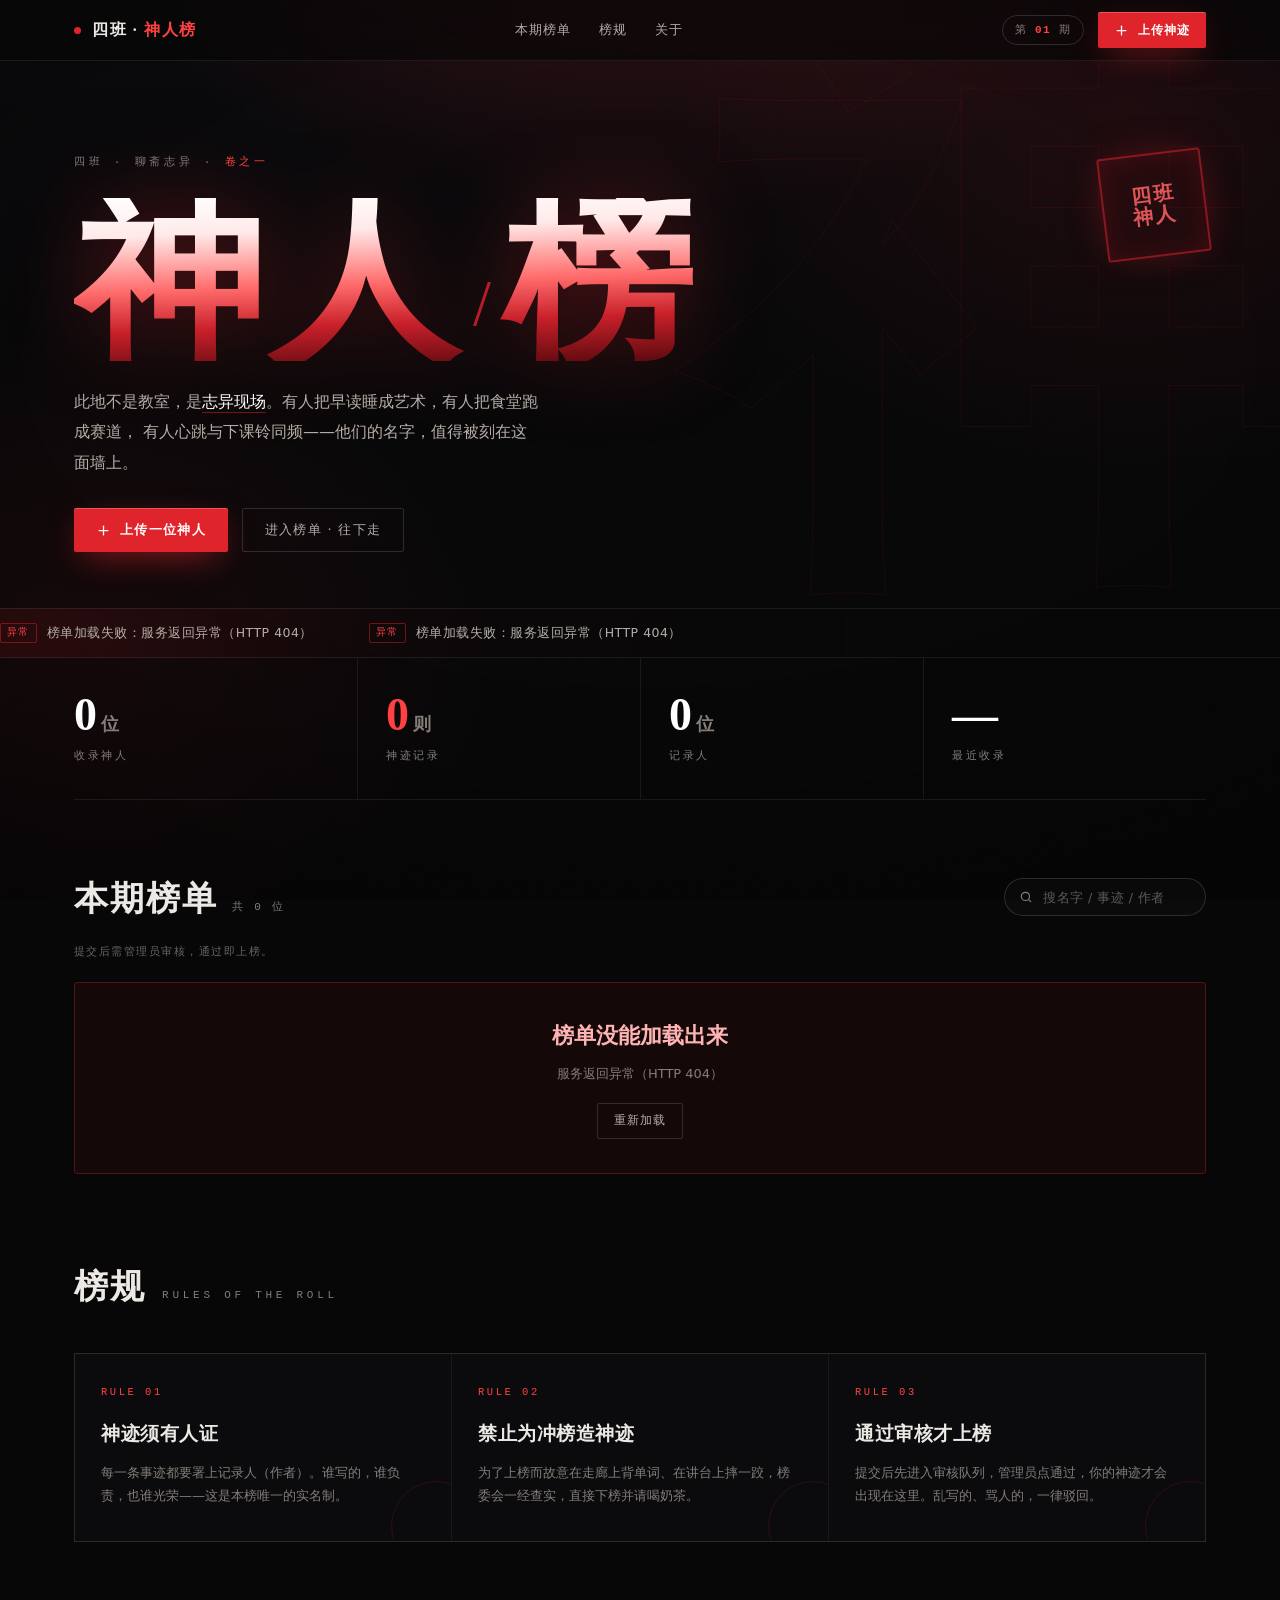
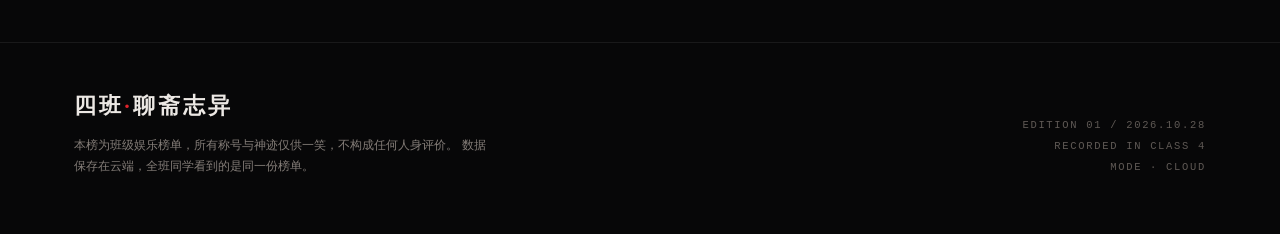
==== commit da8daabb: "Add files via upload" ====
--- a/index.html
+++ b/index.html
@@ -111,6 +111,8 @@
     </div>
   </div>
 
+  <div class="seg" id="catFilter" role="group" aria-label="按分类筛选"></div>
+
   <p class="board-note">提交后需管理员审核，通过即上榜。</p>
 
   <div id="boardBody"></div>
@@ -181,7 +183,7 @@
   var U = window.ShenrenUtil;
   var esc = U.escapeHTML;
 
-  var state = { query: "" };
+  var state = { query: "", cat: "全部" };
   var source = [];
   var results = [];
   var lastFocused = null;
@@ -206,10 +208,33 @@
 
   function filtered() {
     var q = state.query.trim().toLowerCase();
-    if (!q) return source.slice();
-    return source.filter(function (e) {
-      return [e.name, e.author, e.deeds.join(" ")].join(" ").toLowerCase().indexOf(q) > -1;
+    var list = source;
+    if (state.cat !== "全部") {
+      list = list.filter(function (e) { return e.category === state.cat; });
+    }
+    if (!q) return list.slice();
+    return list.filter(function (e) {
+      return [e.name, e.author, e.category, e.deeds.join(" ")].join(" ").toLowerCase().indexOf(q) > -1;
     });
+  }
+
+  function renderCatFilter() {
+    var box = $("#catFilter");
+    if (!source.length) {
+      box.hidden = true;
+      box.innerHTML = "";
+      return;
+    }
+    box.hidden = false;
+
+    var counts = { "全部": source.length };
+    ["四班", "其他班", "老师"].forEach(function (c) { counts[c] = 0; });
+    source.forEach(function (e) { counts[e.category] = (counts[e.category] || 0) + 1; });
+
+    box.innerHTML = ["全部", "四班", "其他班", "老师"].map(function (c) {
+      return '<button type="button" data-cat="' + c + '" aria-pressed="' +
+        String(state.cat === c) + '">' + c + " <i>" + (counts[c] || 0) + "</i></button>";
+    }).join("");
   }
 
   /* ---------------- 渲染 ---------------- */
@@ -300,6 +325,7 @@
             '<div class="featured-top">' +
               '<span class="badge badge-s">最新收录</span>' +
               '<span class="field-tag">NO.001</span>' +
+              '<span class="field-tag cat-tag">' + esc(e.category) + "</span>" +
             "</div>" +
             "<h3>" + esc(e.name) + "</h3>" +
             '<p class="desc">' + esc(e.deeds[0]) + "</p>" +
@@ -321,7 +347,8 @@
           '<div class="rank">' + U.pad2(rank) + "</div>" +
           '<div class="avatar" aria-hidden="true">' + esc(initialOf(e.name)) + "</div>" +
           '<div class="row-main">' +
-            '<div class="row-name"><b>' + esc(e.name) + "</b><em>" + count + " 则神迹</em></div>" +
+            '<div class="row-name"><b>' + esc(e.name) + "</b><em>" + count + " 则神迹</em>" +
+              '<span class="field-tag cat-tag">' + esc(e.category) + "</span></div>" +
             '<div class="row-desc">' + esc(e.deeds[0]) + "</div>" +
           "</div>" +
           '<div class="row-author"><span>记录人</span><b>' + esc(e.author) + "</b>" +
@@ -337,6 +364,7 @@
 
     $("#randomBtn").hidden = results.length === 0;
     $("#resultCount").textContent = loading ? "加载中…" : "共 " + results.length + " 位";
+    renderCatFilter();
 
     if (loading) { body.innerHTML = loadingHTML(); return; }
     if (loadError) { body.innerHTML = errorHTML(); return; }
@@ -396,6 +424,7 @@
           "<div>" +
             '<div class="featured-top" style="margin-bottom:8px;">' +
               '<span class="badge badge-s">NO.' + String(rank).padStart(3, "0") + "</span>" +
+              '<span class="field-tag cat-tag">' + esc(e.category) + "</span>" +
               '<span class="field-tag">收录于 ' + esc(U.fmtDate(e.createdAt)) + "</span>" +
             "</div>" +
             '<h3 id="modalTitle">' + esc(e.name) + "</h3>" +
@@ -476,6 +505,13 @@
     renderBoard();
   }, 90));
 
+  $("#catFilter").addEventListener("click", function (ev) {
+    var btn = ev.target.closest("button[data-cat]");
+    if (!btn) return;
+    state.cat = btn.getAttribute("data-cat");
+    renderBoard();
+  });
+
   $("#randomBtn").addEventListener("click", function () {
     if (!results.length) return;
     openModal(Math.floor(Math.random() * results.length));
--- a/styles.css
+++ b/styles.css
@@ -369,6 +369,10 @@
   font-family:var(--mono);font-size:10px;letter-spacing:.16em;color:var(--muted);
   padding:3px 9px;border:1px solid var(--line);border-radius:2px;
 }
+.cat-tag{
+  color:#ff9b9b;border-color:rgba(224,36,44,.35);background:rgba(224,36,44,.10);
+}
+.row-name .cat-tag{vertical-align:.15em;}
 .featured h3{
   font-family:var(--serif);font-size:clamp(30px,3.6vw,44px);font-weight:700;line-height:1.15;
   letter-spacing:.02em;
@@ -379,6 +383,8 @@
 }
 .featured p.desc{
   margin-top:14px;color:var(--text-2);font-size:14.5px;max-width:52ch;
+  display:-webkit-box;-webkit-line-clamp:3;-webkit-box-orient:vertical;overflow:hidden;
+  white-space:pre-wrap;
 }
 .featured-foot{
   margin-top:26px;display:flex;align-items:center;gap:26px;flex-wrap:wrap;
@@ -632,7 +638,7 @@
 .preview-card .featured-inner{gap:18px;}
 .preview-card .avatar-lg{width:70px;height:70px;font-size:28px;}
 .preview-card h3{font-size:26px;}
-.preview-card .desc{margin-top:12px;font-size:13.5px;min-height:46px;}
+.preview-card .desc{margin-top:12px;font-size:13.5px;min-height:46px;display:-webkit-box;-webkit-line-clamp:3;-webkit-box-orient:vertical;overflow:hidden;}
 .preview-card .featured-foot{margin-top:20px;justify-content:space-between;}
 .preview-note{
   margin-top:12px;font-size:11px;color:#5f5955;font-family:var(--mono);letter-spacing:.1em;
@@ -775,7 +781,7 @@
    ============================================================ */
 
 .board-note{
-  margin:-10px 0 20px;
+  margin:2px 0 20px;
   font-family:var(--mono);font-size:10.5px;letter-spacing:.14em;color:#6a6460;
 }
 
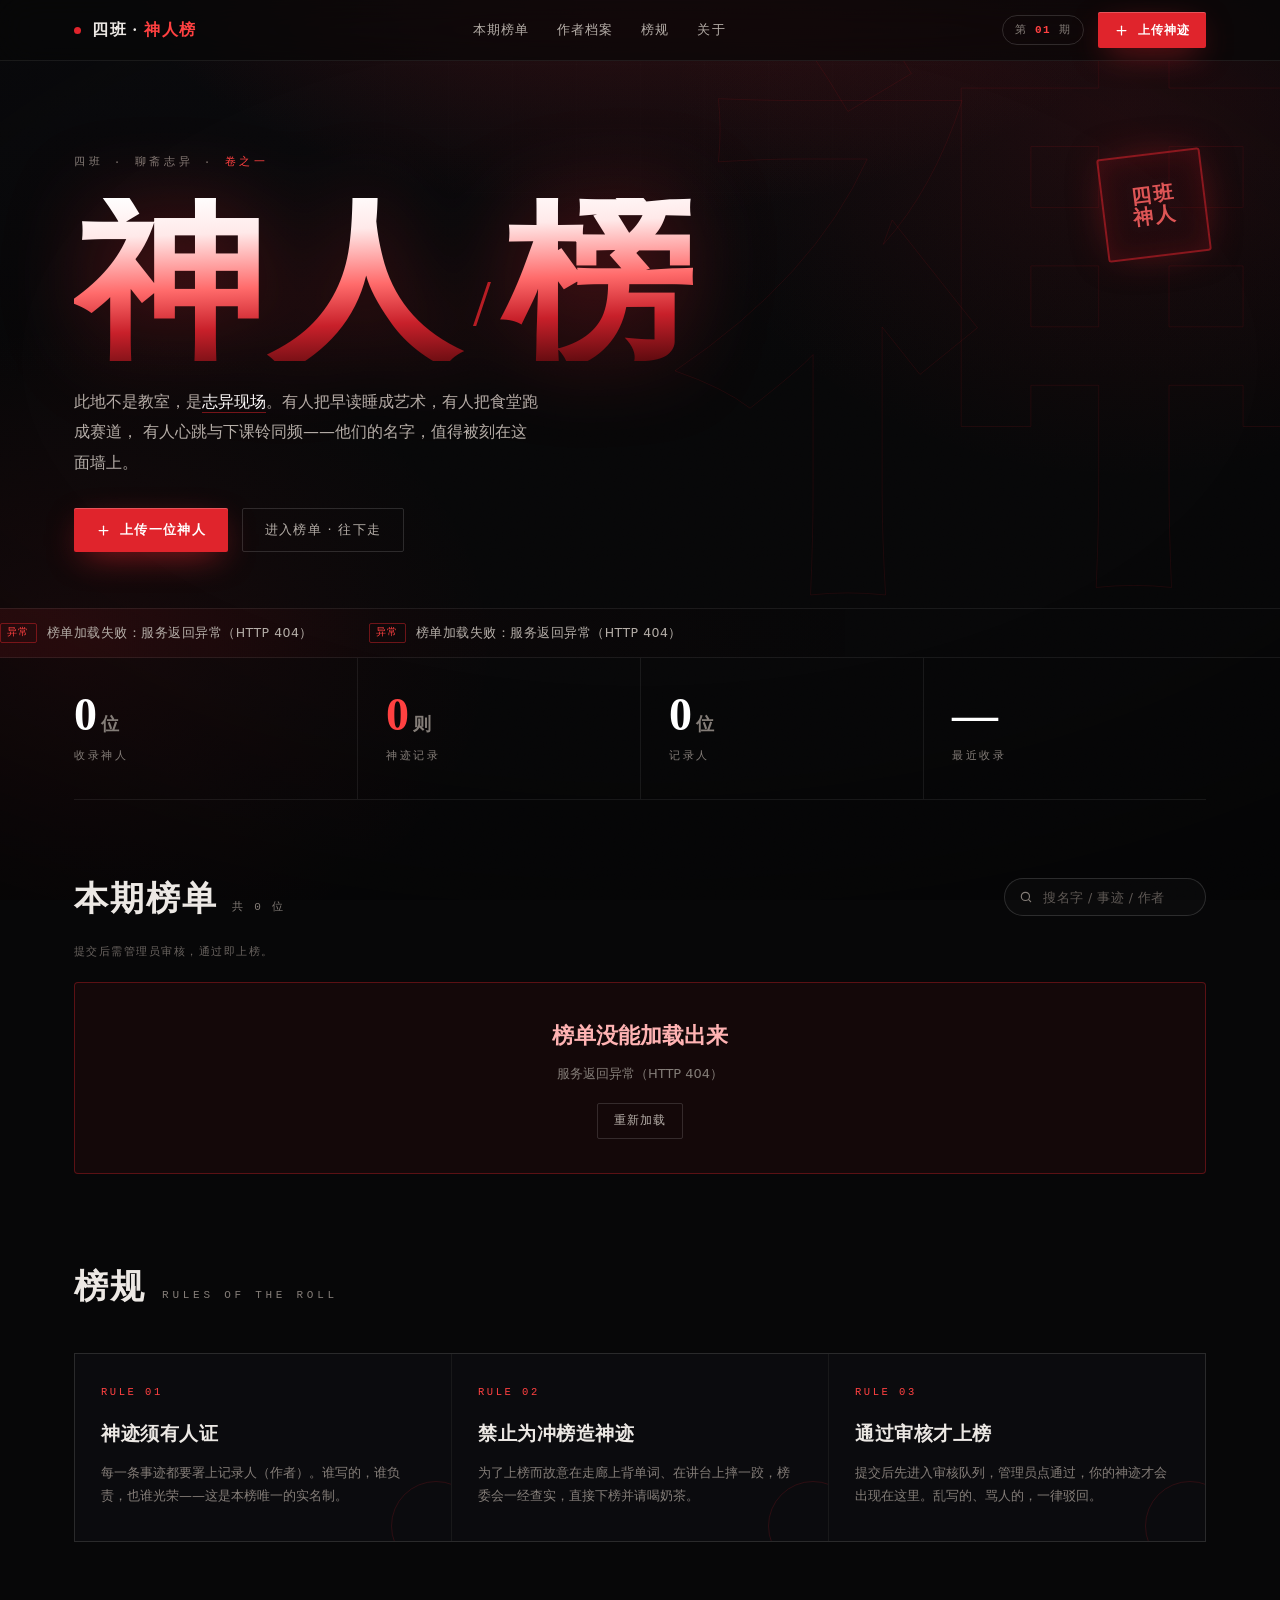
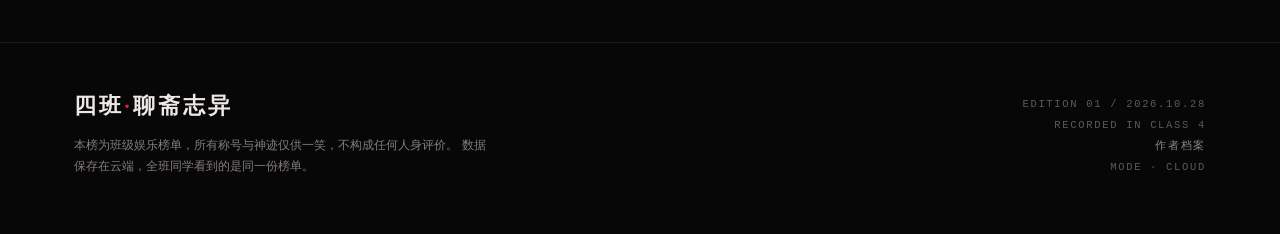
==== commit 6e7b888b: "Add files via upload" ====
--- a/index.html
+++ b/index.html
@@ -23,6 +23,7 @@
     </a>
     <nav class="nav-links" aria-label="主导航">
       <a href="#board">本期榜单</a>
+      <a href="authors.html">作者档案</a>
       <a href="#rules">榜规</a>
       <a href="#about">关于</a>
     </nav>
@@ -156,6 +157,7 @@
     <div class="foot-meta">
       EDITION 01 / 2026.10.28<br />
       RECORDED IN CLASS 4<br />
+      <a href="authors.html" style="color:#8b8580;">作者档案</a><br />
       <span id="modeLabel">MODE · LOCAL</span>
     </div>
   </div>
